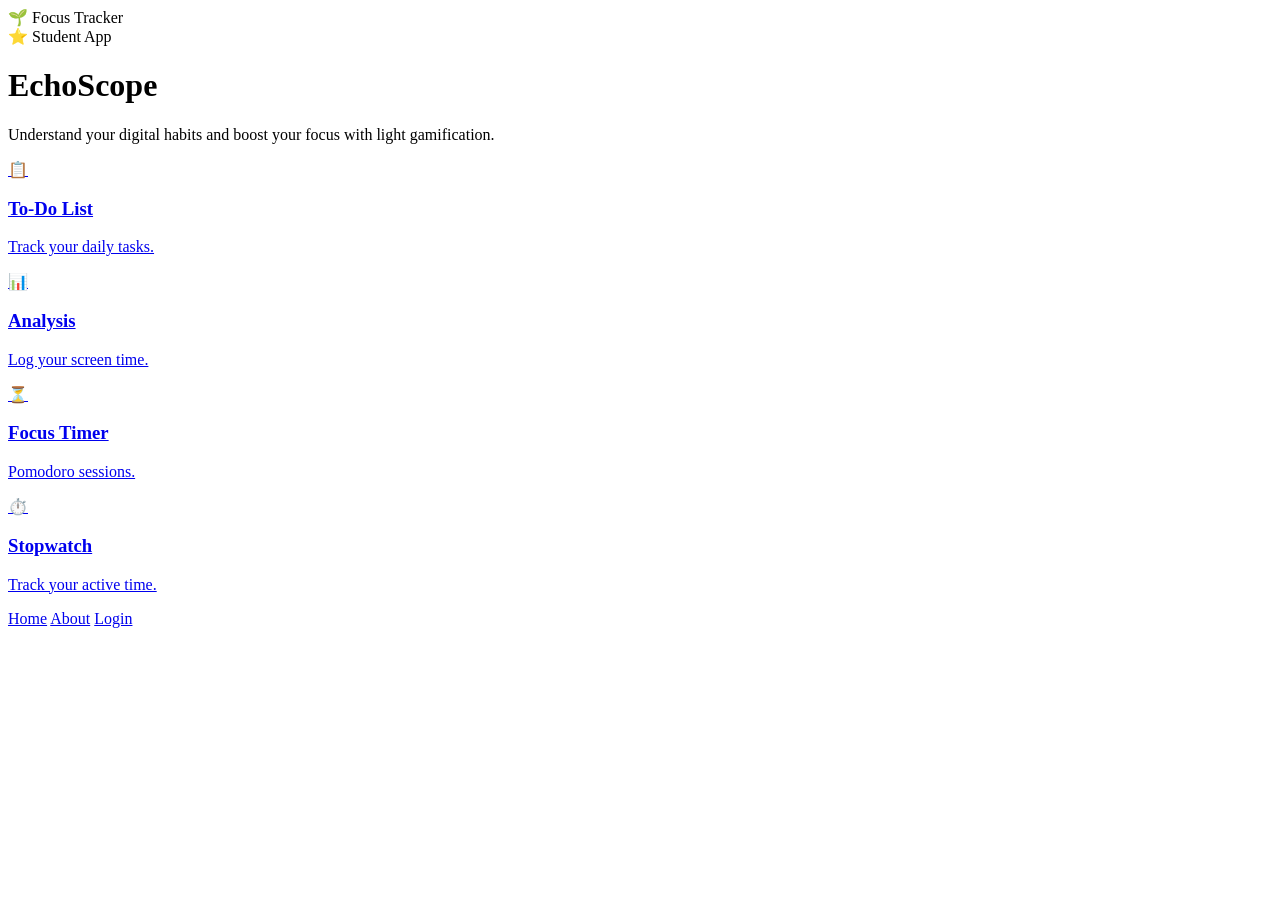
==== html/index.html @ e2879eb5 "refactor: move HTML files to a dedicated directory and clean up root structure" ====
<!DOCTYPE html>
<html lang="en">

<head>
  <meta charset="UTF-8">
  <meta name="viewport" content="width=device-width, initial-scale=1.0">
  <title>EchoScope - Home</title>
  <link rel="stylesheet" href="css/styles.css">
</head>

<body>
  <div class="container">
    <div class="home-content">
      <div class="stats-container">
        <div class="stats-badge">🌱 Focus Tracker</div>
        <div class="stats-badge purple">⭐ Student App</div>
      </div>
      <h1>EchoScope</h1>
      <p class="subtitle">Understand your digital habits and boost your focus with light gamification.</p>

      <div class="features-grid">
        <a href="tasks.html" class="feature-card">
          <div class="feature-icon">📋</div>
          <h3>To-Do List</h3>
          <p>Track your daily tasks.</p>
        </a>
        <a href="analysis.html" class="feature-card">
          <div class="feature-icon">📊</div>
          <h3>Analysis</h3>
          <p>Log your screen time.</p>
        </a>
        <a href="timer.html" class="feature-card">
          <div class="feature-icon">⏳</div>
          <h3>Focus Timer</h3>
          <p>Pomodoro sessions.</p>
        </a>
        <a href="stopwatch.html" class="feature-card">
          <div class="feature-icon">⏱️</div>
          <h3>Stopwatch</h3>
          <p>Track your active time.</p>
        </a>
      </div>
    </div>
  </div>
  <nav class="floating-nav">
    <a href="index.html" class="active">Home</a>
    <a href="about.html">About</a>
    <a href="login.html" id="loginLink">Login</a>
  </nav>

  <script>
    // Check for logged-in user to simulate saved progress
    const currentUser = localStorage.getItem('echoscope_user');
    if (currentUser) {
      document.querySelector('h1').textContent = `Welcome, ${currentUser}! ✨`;
      document.getElementById('loginLink').textContent = 'Profile';
    }
  </script>
</body>

</html>
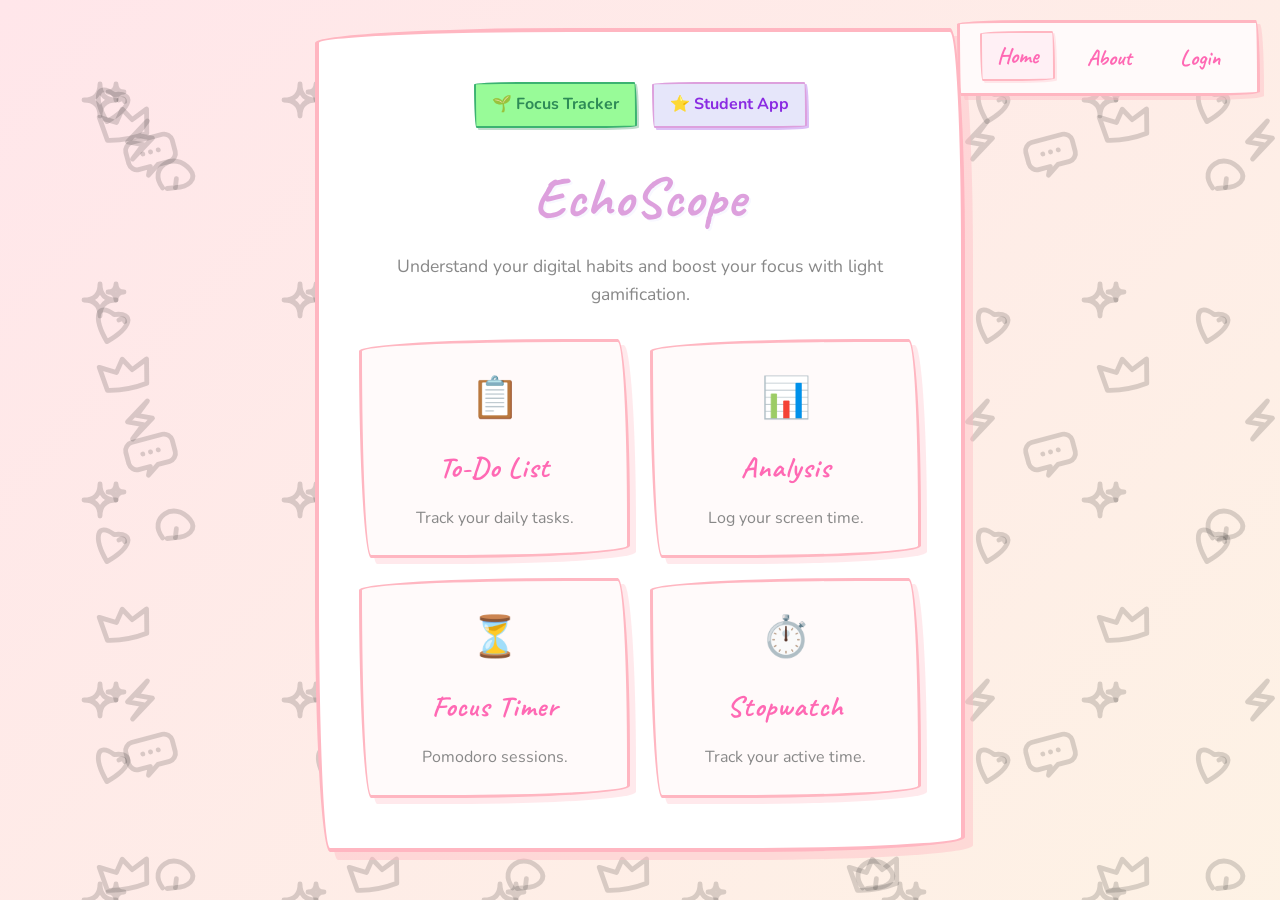
==== commit 9f3e4f96: "feat: implement application structure with new HTML pages, login logic, and directory organization" ====
--- a/html/index.html
+++ b/html/index.html
@@ -5,7 +5,7 @@
   <meta charset="UTF-8">
   <meta name="viewport" content="width=device-width, initial-scale=1.0">
   <title>EchoScope - Home</title>
-  <link rel="stylesheet" href="css/styles.css">
+  <link rel="stylesheet" href="../css/styles.css">
 </head>
 
 <body>
--- a/css/styles.css
+++ b/css/styles.css
@@ -0,0 +1,596 @@
+@import url('https://fonts.googleapis.com/css2?family=Caveat:wght@600;700&family=Nunito:wght@400;700&display=swap');
+
+* {
+  box-sizing: border-box;
+  margin: 0;
+  padding: 0;
+}
+
+body {
+  font-family: 'Nunito', sans-serif;
+  background: linear-gradient(135deg, #ffe6ea, #fdf6e3, #e6f7ff, #ffe6ea);
+  background-size: 400% 400%;
+  animation: gradientBG 15s ease infinite;
+  color: #555;
+  display: flex;
+  justify-content: center;
+  align-items: center;
+  min-height: 100vh;
+  padding: 20px;
+  line-height: 1.6;
+  position: relative;
+  z-index: 1;
+}
+
+h1, h2, h3, .nav-logo {
+  font-family: 'Caveat', cursive;
+  letter-spacing: 1px;
+}
+
+@keyframes gradientBG {
+  0% { background-position: 0% 50%; }
+  50% { background-position: 100% 50%; }
+  100% { background-position: 0% 50%; }
+}
+
+body::before, body::after {
+  content: "";
+  position: fixed;
+  top: 0; left: 0; width: 100vw; height: 100vh;
+  z-index: -1;
+  pointer-events: none;
+}
+
+body::before {
+  background-image: 
+    url("data:image/svg+xml,%3Csvg width='200' height='200' xmlns='http://www.w3.org/2000/svg'%3E%3Cg transform='translate(100,100) scale(0.4)' stroke='rgba(0,0,0,0.15)' stroke-width='12' fill='none' stroke-linecap='round' stroke-linejoin='round'%3E%3Cpath d='M0,-40 Q0,0 40,0 Q0,0 0,40 Q0,0 -40,0 Q0,0 0,-40 Z' /%3E%3Cpath d='M40,-40 Q40,-20 60,-20 Q40,-20 40,0 Q40,-20 20,-20 Q40,-20 40,-40 Z' /%3E%3C/g%3E%3C/svg%3E"),
+    url("data:image/svg+xml,%3Csvg width='250' height='250' xmlns='http://www.w3.org/2000/svg'%3E%3Cg transform='translate(125,125) scale(0.4) rotate(-10)' stroke='rgba(0,0,0,0.15)' stroke-width='12' fill='none' stroke-linecap='round' stroke-linejoin='round'%3E%3Cpath d='M-50,30 L-60,-30 L-20,-10 L0,-40 L20,-10 L60,-30 L50,30 Q0,40 -50,30 Z' /%3E%3C/g%3E%3C/svg%3E"),
+    url("data:image/svg+xml,%3Csvg width='220' height='220' xmlns='http://www.w3.org/2000/svg'%3E%3Cg transform='translate(110,110) scale(0.4) rotate(15)' stroke='rgba(0,0,0,0.15)' stroke-width='12' fill='none' stroke-linecap='round' stroke-linejoin='round'%3E%3Cpath d='M0,30 C-50,-20 -50,-60 0,-40 C50,-60 50,-20 0,30 Z' /%3E%3Cpath d='M15,-30 Q25,-40 30,-30' /%3E%3C/g%3E%3C/svg%3E");
+  background-size: 200px 200px, 250px 250px, 220px 220px;
+  animation: floatBefore 60s linear infinite;
+}
+
+body::after {
+  background-image: 
+    url("data:image/svg+xml,%3Csvg width='300' height='300' xmlns='http://www.w3.org/2000/svg'%3E%3Cg transform='translate(150,150) scale(0.4) rotate(-15)' stroke='rgba(0,0,0,0.15)' stroke-width='12' fill='none' stroke-linecap='round' stroke-linejoin='round'%3E%3Cpath d='M-40,-30 L40,-30 C50,-30 60,-20 60,-10 L60,20 C60,30 50,40 40,40 L10,40 L-20,60 L-10,40 L-40,40 C-50,40 -60,30 -60,20 L-60,-10 C-60,-20 -50,-30 -40,-30 Z' /%3E%3Ccircle cx='-20' cy='5' r='6' fill='rgba(0,0,0,0.15)' stroke='none' /%3E%3Ccircle cx='0' cy='5' r='6' fill='rgba(0,0,0,0.15)' stroke='none' /%3E%3Ccircle cx='20' cy='5' r='6' fill='rgba(0,0,0,0.15)' stroke='none' /%3E%3C/g%3E%3C/svg%3E"),
+    url("data:image/svg+xml,%3Csvg width='280' height='280' xmlns='http://www.w3.org/2000/svg'%3E%3Cg transform='translate(140,140) scale(0.4) rotate(10)' stroke='rgba(0,0,0,0.15)' stroke-width='12' fill='none' stroke-linecap='round' stroke-linejoin='round'%3E%3Cpath d='M10,-50 L-30,10 L10,10 L-10,50 L30,-10 L-10,-10 Z' /%3E%3C/g%3E%3C/svg%3E"),
+    url("data:image/svg+xml,%3Csvg width='350' height='350' xmlns='http://www.w3.org/2000/svg'%3E%3Cg transform='translate(175,175) scale(0.4) rotate(-20)' stroke='rgba(0,0,0,0.15)' stroke-width='12' fill='none' stroke-linecap='round' stroke-linejoin='round'%3E%3Cpath d='M-40,20 C-60,-40 20,-60 40,0 C50,30 20,40 -10,30' /%3E%3Cpath d='M-10,30 L0,10 M-10,30 L-30,25' /%3E%3C/g%3E%3C/svg%3E");
+  background-size: 300px 300px, 280px 280px, 350px 350px;
+  animation: floatAfter 70s linear infinite;
+}
+
+@keyframes floatBefore {
+  0% { background-position: 0px 0px, 0px 0px, 0px 0px; }
+  100% { background-position: 400px -400px, -500px -250px, 440px 660px; }
+}
+
+@keyframes floatAfter {
+  0% { background-position: 0px 0px, 0px 0px, 0px 0px; }
+  100% { background-position: -600px 300px, 0px -560px, 700px 350px; }
+}
+
+@keyframes floatUp {
+  0% { transform: translateY(0px); }
+  100% { transform: translateY(-15px); }
+}
+
+.container {
+  width: 100%;
+  max-width: 650px;
+  background-color: #ffffff;
+  padding: 40px;
+  border: 4px solid #ffb6c1; /* Soft pink border */
+  border-radius: 255px 15px 225px 15px/15px 225px 15px 255px;
+  box-shadow: 8px 8px 0px rgba(255, 182, 193, 0.4); /* Soft pink shadow */
+  display: flex;
+  flex-direction: column;
+  gap: 25px;
+  position: relative;
+  margin-bottom: 20px;
+}
+
+/* Nav */
+.nav {
+  display: flex;
+  justify-content: space-between;
+  align-items: center;
+  padding-bottom: 20px;
+  border-bottom: 3px dashed #ffc0cb;
+  flex-wrap: wrap;
+  gap: 15px;
+}
+.nav-logo {
+  color: #ff69b4; /* Hot pink text for logo */
+  text-decoration: none;
+  font-size: 2.5rem;
+  text-shadow: 2px 2px 0px #ffe4e1;
+}
+.nav-links {
+  display: flex;
+  gap: 12px;
+  flex-wrap: wrap;
+}
+.nav-links a {
+  color: #777;
+  font-family: 'Nunito', sans-serif;
+  font-weight: 700;
+  text-decoration: none;
+  font-size: 1rem;
+  padding: 8px 16px;
+  transition: all 0.2s;
+  border: 2px solid transparent;
+  border-radius: 255px 15px 225px 15px/15px 225px 15px 255px;
+}
+.nav-links a:hover, .nav-links a.active {
+  color: #fff;
+  background-color: #ffb6c1;
+  border: 2px solid #ff69b4;
+  box-shadow: 4px 4px 0px rgba(255,105,180,0.3);
+  border-radius: 15px 255px 15px 225px/255px 15px 225px 15px;
+}
+
+/* Home Page */
+.home-content {
+  text-align: center;
+  padding: 10px 0;
+}
+h1 {
+  font-size: 3.5rem;
+  color: #dda0dd;
+  margin-bottom: 10px;
+  text-shadow: 2px 2px 0px #f8f8ff;
+}
+h2 {
+  font-size: 2.2rem;
+  color: #87ceeb;
+  margin-bottom: 15px;
+}
+p.subtitle {
+  color: #888;
+  font-size: 1.1rem;
+  margin-bottom: 30px;
+}
+
+/* Profile Picture */
+.profile-pic {
+  width: 120px;
+  height: 120px;
+  border-radius: 50%;
+  object-fit: cover;
+  border: 4px solid #ffb6c1;
+  box-shadow: 4px 4px 0px rgba(255,182,193,0.4);
+  margin: 0 auto 15px auto;
+  display: block;
+  animation: floatUp 6s ease-in-out infinite alternate;
+}
+
+/* Features Grid */
+.features-grid {
+  display: grid;
+  grid-template-columns: repeat(auto-fit, minmax(200px, 1fr));
+  gap: 20px;
+}
+.feature-card {
+  background: #fffafa; /* snow */
+  border: 3px solid #ffb6c1;
+  border-radius: 255px 15px 225px 15px/15px 225px 15px 255px;
+  padding: 24px 20px;
+  text-decoration: none;
+  color: #555;
+  transition: all 0.2s;
+  display: flex;
+  flex-direction: column;
+  align-items: center;
+  text-align: center;
+  gap: 15px;
+  box-shadow: 6px 6px 0px rgba(255,182,193,0.3);
+}
+.feature-card:hover {
+  transform: translateY(-5px);
+  box-shadow: 8px 8px 0px rgba(255,182,193,0.5);
+  background: #fff0f5; /* lavenderblush */
+  border-radius: 15px 255px 15px 225px/255px 15px 225px 15px;
+}
+.feature-icon {
+  font-size: 2.5rem;
+}
+.feature-card h3 {
+  font-size: 1.8rem;
+  color: #ff69b4;
+}
+.feature-card p {
+  font-size: 1rem;
+  color: #888;
+}
+
+/* Button */
+.btn {
+  display: inline-block;
+  background-color: #ffb6c1;
+  color: #fff;
+  padding: 12px 24px;
+  text-decoration: none;
+  text-align: center;
+  font-family: 'Nunito', sans-serif;
+  font-weight: 700;
+  transition: all 0.2s;
+  border: 3px solid #ff69b4;
+  border-radius: 255px 15px 225px 15px/15px 225px 15px 255px;
+  cursor: pointer;
+  font-size: 1.1rem;
+  box-shadow: 4px 4px 0px rgba(255,105,180,0.3);
+}
+.btn.full-width {
+  display: block;
+  width: 100%;
+}
+.btn.outline {
+  background-color: transparent;
+  color: #ff69b4;
+  border-color: #ffb6c1;
+}
+.btn:hover:not(.outline) {
+  background-color: #ff69b4;
+  transform: translate(2px, 2px);
+  box-shadow: 2px 2px 0px rgba(255,105,180,0.3);
+  border-radius: 15px 255px 15px 225px/255px 15px 225px 15px;
+}
+.btn.outline:hover {
+  background-color: #fff0f5;
+  color: #ff69b4;
+  transform: translate(2px, 2px);
+  box-shadow: 2px 2px 0px rgba(255,105,180,0.3);
+  border-radius: 15px 255px 15px 225px/255px 15px 225px 15px;
+}
+
+/* Badges */
+.stats-badge {
+  display: inline-flex;
+  align-items: center;
+  background-color: #98fb98; /* palegreen */
+  color: #2e8b57; /* seagreen */
+  padding: 8px 16px;
+  font-size: 1rem;
+  font-weight: 700;
+  gap: 8px;
+  border: 2px solid #3cb371;
+  border-radius: 255px 15px 225px 15px/15px 225px 15px 255px;
+  box-shadow: 2px 2px 0px rgba(46,139,87,0.3);
+}
+.stats-badge.purple {
+  background-color: #e6e6fa; /* lavender */
+  color: #8a2be2;
+  border-color: #dda0dd;
+  box-shadow: 2px 2px 0px rgba(138,43,226,0.3);
+}
+.stats-container {
+  display: flex;
+  gap: 15px;
+  justify-content: center;
+  margin-bottom: 25px;
+}
+
+/* Tasks */
+.task-header {
+  display: flex;
+  justify-content: space-between;
+  align-items: center;
+  margin-bottom: 15px;
+}
+.task-list {
+  display: flex;
+  flex-direction: column;
+  gap: 15px;
+}
+.task-item {
+  display: flex;
+  align-items: center;
+  gap: 15px;
+  padding: 16px;
+  background-color: #fffafa;
+  border: 3px solid #add8e6; /* lightblue */
+  border-radius: 255px 15px 225px 15px/15px 225px 15px 255px;
+  box-shadow: 4px 4px 0px rgba(173,216,230,0.5);
+  transition: all 0.2s;
+}
+.task-item:hover {
+  border-color: #87ceeb;
+  background-color: #f0f8ff;
+  border-radius: 15px 255px 15px 225px/255px 15px 225px 15px;
+}
+.task-checkbox {
+  width: 28px;
+  height: 28px;
+  border: 3px solid #add8e6;
+  border-radius: 255px 15px 225px 15px/15px 225px 15px 255px;
+  display: flex;
+  justify-content: center;
+  align-items: center;
+  cursor: pointer;
+  background-color: #fff;
+  transition: all 0.2s;
+}
+.task-item:hover .task-checkbox {
+  border-color: #87ceeb;
+}
+.task-checkbox.checked {
+  background-color: #ffb6c1;
+  border-color: #ff69b4;
+}
+.task-checkbox.checked::after {
+  content: "✨";
+  font-size: 16px;
+}
+.task-title {
+  font-size: 1.1rem;
+  color: #555;
+  flex: 1;
+  font-weight: 700;
+}
+.task-item.done .task-title {
+  color: #aaa;
+  text-decoration: line-through;
+  text-decoration-color: #ffb6c1;
+  text-decoration-thickness: 3px;
+}
+
+/* Form */
+.form-card {
+  padding: 24px;
+  background-color: #fffafa;
+  border: 3px solid #dda0dd; /* plum */
+  border-radius: 255px 15px 225px 15px/15px 225px 15px 255px;
+  box-shadow: 6px 6px 0px rgba(221,160,221,0.4);
+  display: flex;
+  flex-direction: column;
+  gap: 20px;
+}
+.input-group {
+  display: flex;
+  flex-direction: column;
+  gap: 8px;
+}
+.input-group label {
+  font-size: 1rem;
+  color: #ff69b4;
+  font-weight: 700;
+  font-family: 'Caveat', cursive;
+  font-size: 1.4rem;
+}
+.input-field {
+  padding: 12px 14px;
+  background-color: #fff;
+  border: 3px solid #e6e6fa;
+  border-radius: 255px 15px 225px 15px/15px 225px 15px 255px;
+  color: #555;
+  font-size: 1rem;
+  font-family: 'Nunito', sans-serif;
+  transition: all 0.2s;
+}
+.input-field:focus {
+  outline: none;
+  border-color: #dda0dd;
+  box-shadow: 4px 4px 0px rgba(221,160,221,0.3);
+  border-radius: 15px 255px 15px 225px/255px 15px 225px 15px;
+}
+select.input-field {
+  appearance: none;
+  cursor: pointer;
+}
+
+/* Dashboard */
+.dashboard-grid {
+  display: grid;
+  grid-template-columns: 1fr 1fr;
+  gap: 20px;
+}
+.stat-card {
+  padding: 20px;
+  background-color: #fffafa;
+  border: 3px solid #ffb6c1;
+  border-radius: 255px 15px 225px 15px/15px 225px 15px 255px;
+  box-shadow: 6px 6px 0px rgba(255,182,193,0.3);
+  display: flex;
+  flex-direction: column;
+  align-items: center;
+  text-align: center;
+  gap: 10px;
+}
+.stat-card.full-span {
+  grid-column: 1 / -1;
+  flex-direction: row;
+  justify-content: space-between;
+  padding: 20px 30px;
+}
+.stat-card .value {
+  font-size: 2.5rem;
+  color: #ff69b4;
+  font-family: 'Caveat', cursive;
+  text-shadow: 1px 1px 0px #ffe4e1;
+}
+.stat-card .value.gradient-text {
+  color: #dda0dd;
+}
+.stat-card .label {
+  font-size: 1rem;
+  color: #888;
+  font-weight: 700;
+}
+
+/* Progress bar */
+.progress-container {
+  width: 100%;
+  display: flex;
+  flex-direction: column;
+  gap: 10px;
+  padding: 16px;
+  background-color: #fffafa;
+  border: 3px solid #87ceeb;
+  border-radius: 255px 15px 225px 15px/15px 225px 15px 255px;
+  box-shadow: 4px 4px 0px rgba(135,206,235,0.3);
+}
+.progress-header {
+  display: flex;
+  justify-content: space-between;
+  font-size: 1rem;
+  font-weight: 700;
+}
+.progress-label {
+  color: #555;
+}
+.progress-value {
+  color: #ff69b4;
+}
+.progress-track {
+  width: 100%;
+  height: 20px;
+  background-color: #f0f8ff;
+  border: 2px solid #add8e6;
+  border-radius: 255px 15px 225px 15px/15px 225px 15px 255px;
+}
+.progress-fill {
+  height: 100%;
+  background-color: #ffb6c1; /* Soft pink fill */
+  border-radius: 255px 15px 225px 15px/15px 225px 15px 255px;
+}
+
+/* Timer / Stopwatch */
+.timer-circle {
+  padding: 40px;
+  margin: 0 auto;
+  background-color: #fffafa;
+  width: 240px;
+  height: 240px;
+  border: 6px solid #dda0dd;
+  border-radius: 255px 15px 225px 15px/15px 225px 15px 255px;
+  display: flex;
+  flex-direction: column;
+  justify-content: center;
+  align-items: center;
+  box-shadow: 8px 8px 0px rgba(221,160,221,0.3);
+}
+.stopwatch-card {
+  padding: 30px;
+  margin: 0 auto;
+  background-color: #fffafa;
+  border: 5px solid #87ceeb;
+  border-radius: 255px 15px 225px 15px/15px 225px 15px 255px;
+  width: 100%;
+  max-width: 320px;
+  text-align: center;
+  box-shadow: 8px 8px 0px rgba(135,206,235,0.3);
+}
+.timing-value {
+  color: #ff69b4;
+  font-size: 3.5rem;
+  font-family: 'Caveat', cursive;
+  text-shadow: 2px 2px 0px #ffe4e1;
+}
+.stopwatch-value {
+  font-size: 3.5rem;
+  color: #dda0dd;
+  font-family: 'Caveat', cursive;
+  text-shadow: 2px 2px 0px #ffe4e1;
+}
+.timing-label {
+  color: #888;
+  font-size: 1rem;
+  font-weight: 700;
+  margin-top: 10px;
+}
+
+/* Custom Alert / Toast */
+.custom-alert {
+  position: fixed;
+  top: 20px;
+  left: 50%;
+  transform: translateX(-50%);
+  background-color: #f0fff0; /* Honeydew */
+  color: #2e8b57; /* SeaGreen */
+  padding: 16px 24px;
+  border: 3px solid #98fb98; /* PaleGreen */
+  border-radius: 255px 15px 225px 15px/15px 225px 15px 255px; /* Doodle style */
+  box-shadow: 4px 4px 0px rgba(46,139,87,0.2);
+  font-family: 'Nunito', sans-serif;
+  font-weight: 700;
+  font-size: 1.1rem;
+  z-index: 1000;
+  animation: slideInFade 0.4s ease-out forwards, fadeOut 0.4s ease-out 2.6s forwards;
+  display: flex;
+  align-items: center;
+  gap: 10px;
+}
+
+@keyframes slideInFade {
+  0% { opacity: 0; transform: translate(-50%, -20px); }
+  100% { opacity: 1; transform: translate(-50%, 0); }
+}
+
+@keyframes fadeOut {
+  0% { opacity: 1; transform: translate(-50%, 0); }
+  100% { opacity: 0; transform: translate(-50%, -20px); }
+}
+
+/* Floating Navigation */
+.floating-nav {
+  position: fixed;
+  top: 20px;
+  right: 20px;
+  background-color: #fffafa; /* snow */
+  padding: 10px 20px;
+  border: 3px solid #ffb6c1; /* Soft pink */
+  border-radius: 255px 15px 225px 15px/15px 225px 15px 255px; /* Doodle style */
+  box-shadow: 4px 4px 0px rgba(255,182,193,0.4);
+  display: flex;
+  gap: 15px;
+  z-index: 1000;
+}
+
+.floating-nav a {
+  color: #ff69b4; /* Hot pink */
+  font-family: 'Caveat', cursive;
+  font-size: 1.4rem;
+  font-weight: 700;
+  text-decoration: none;
+  padding: 5px 15px;
+  border: 2px solid transparent;
+  transition: all 0.2s;
+  border-radius: 255px 15px 225px 15px/15px 225px 15px 255px;
+}
+
+.floating-nav a:hover, .floating-nav a.active {
+  background-color: #fff0f5;
+  border-color: #ffb6c1;
+  transform: translateY(-2px);
+  box-shadow: 2px 2px 0px rgba(255,182,193,0.3);
+}
+
+/* Specific styles for the Digital Habits Quiz */
+.quiz-option {
+  display: flex;
+  align-items: center;
+  gap: 10px;
+  margin-bottom: 10px;
+  background: #fff;
+  padding: 10px 15px;
+  border: 2px solid #e6e6fa;
+  border-radius: 15px;
+  cursor: pointer;
+  transition: all 0.2s;
+  font-family: 'Nunito', sans-serif;
+  color: #555;
+}
+
+.quiz-option:hover {
+  background: #f0f8ff;
+  border-color: #87ceeb;
+}
+
+input[type="radio"] {
+  accent-color: #ff69b4;
+  transform: scale(1.2);
+}
+
+#resultDashboard {
+  display: none;
+}
